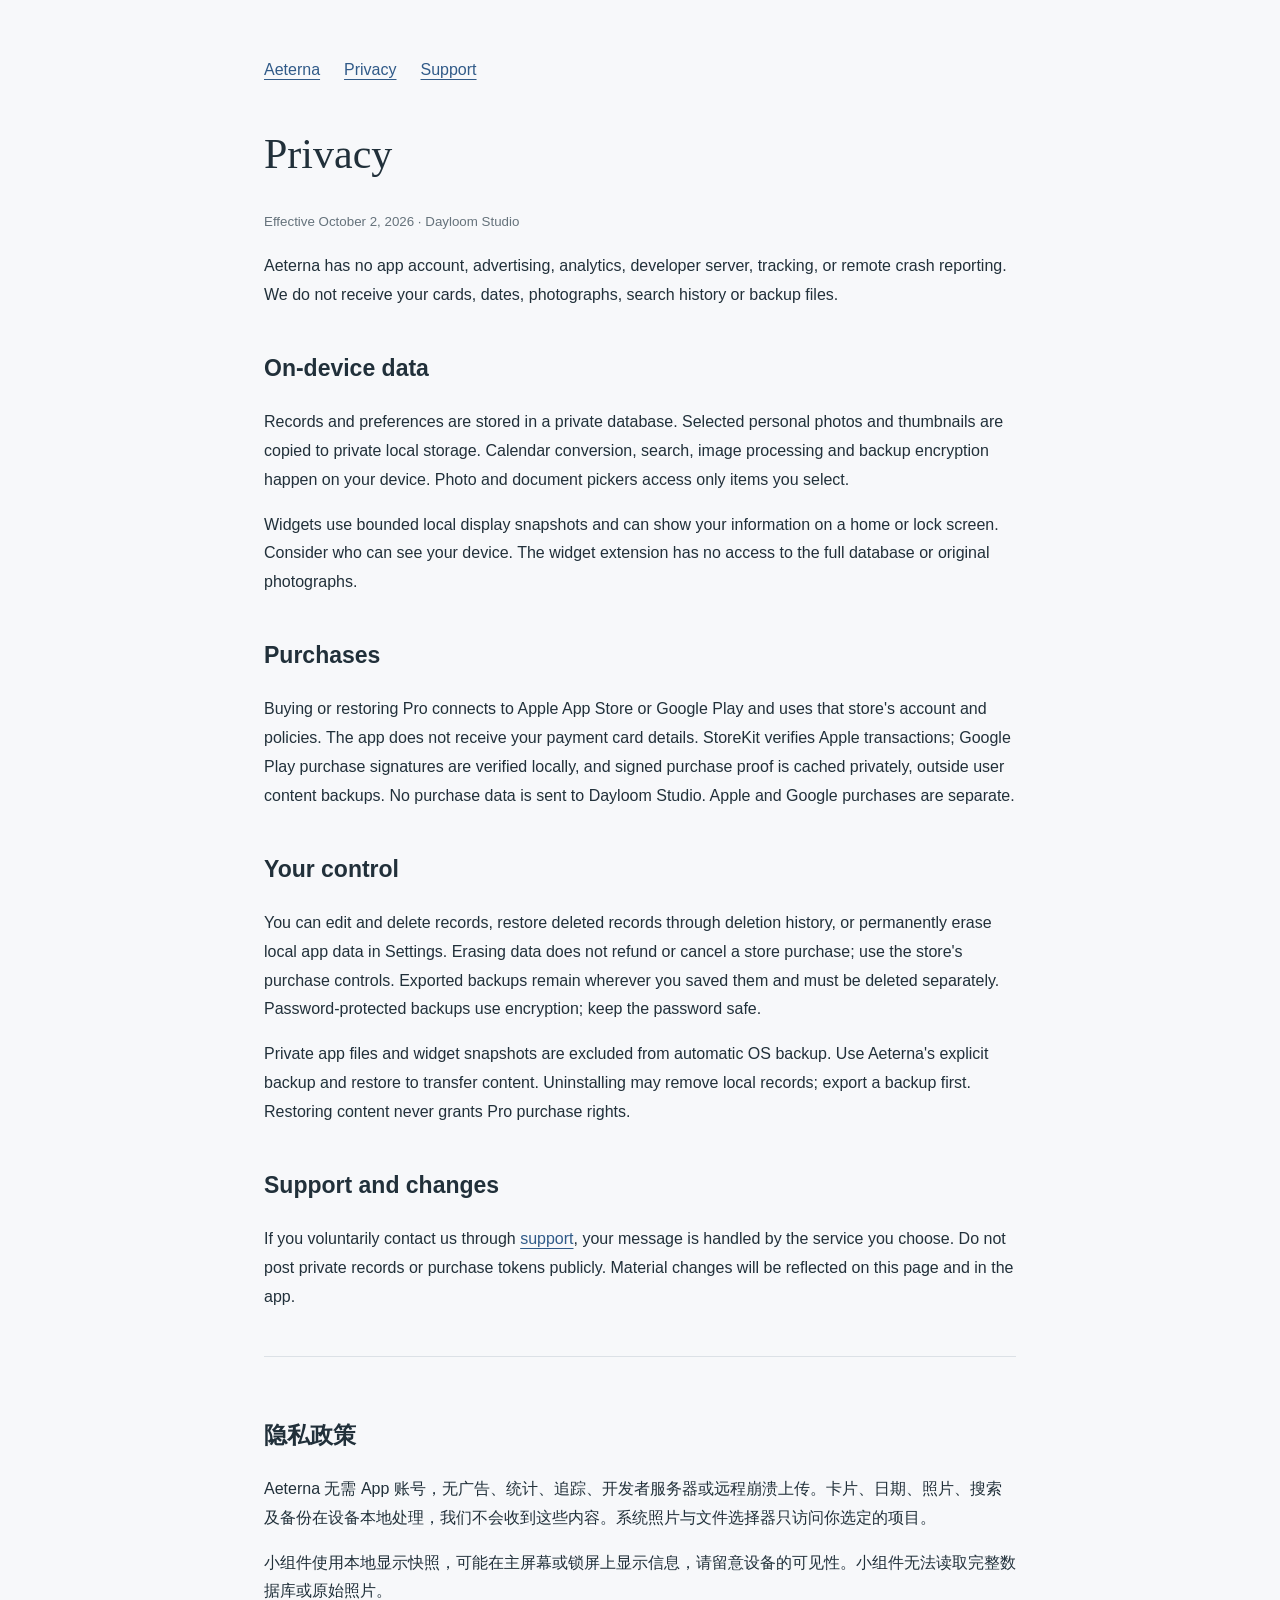
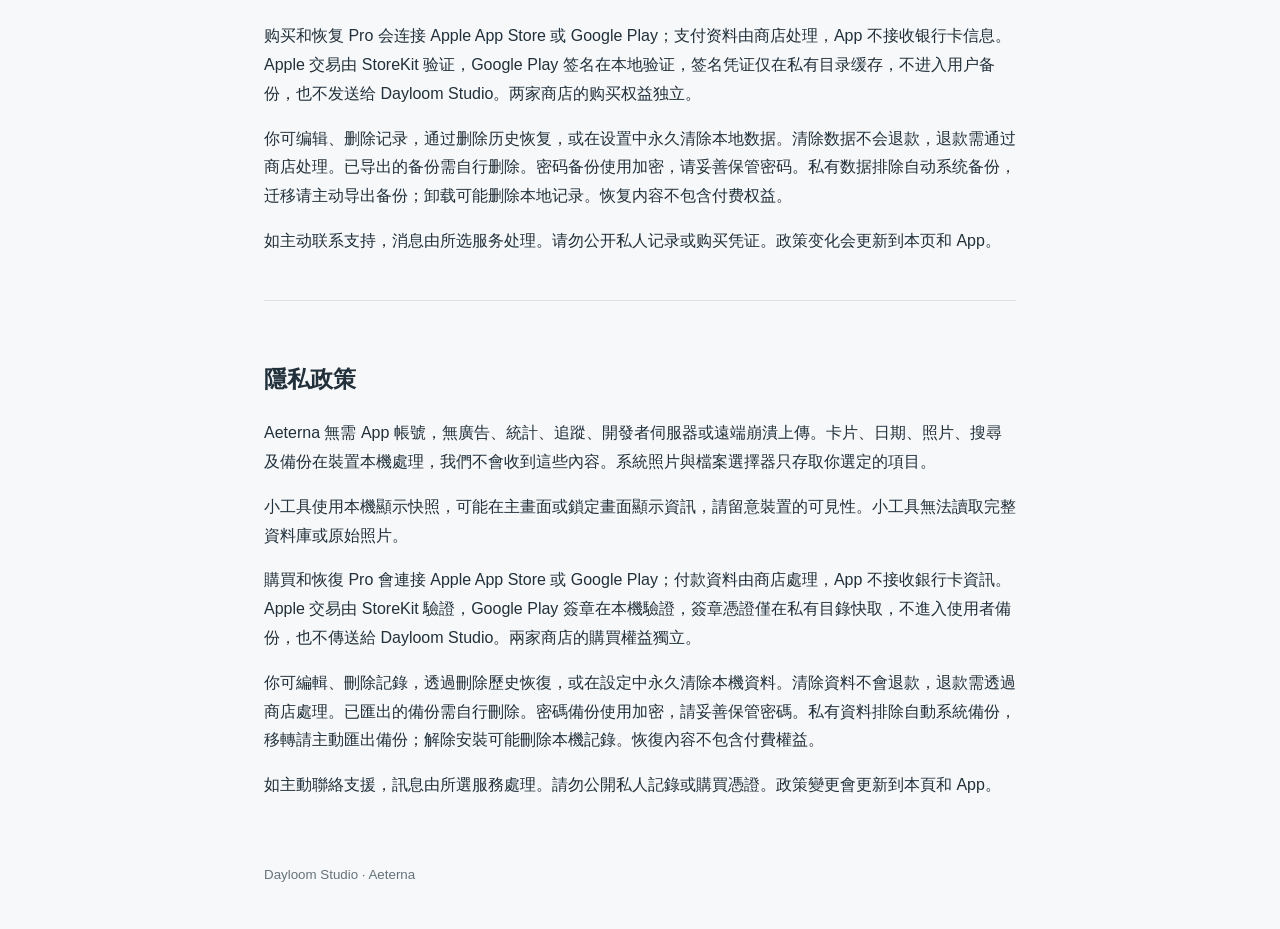
==== privacy.html @ 94bee51c "Publish Aeterna privacy and support in three languages" ====
<!doctype html><html lang="en"><head><meta charset="utf-8"><meta name="viewport" content="width=device-width,initial-scale=1"><title>Aeterna Privacy · Dayloom Studio</title><link rel="stylesheet" href="site/site.css"></head><body><nav><a href="index.html">Aeterna</a><a href="privacy.html">Privacy</a><a href="support.html">Support</a></nav><h1>Privacy</h1><small>Effective October 2, 2026 · Dayloom Studio</small><p>Aeterna has no app account, advertising, analytics, developer server, tracking, or remote crash reporting. We do not receive your cards, dates, photographs, search history or backup files.</p><h2>On-device data</h2><p>Records and preferences are stored in a private database. Selected personal photos and thumbnails are copied to private local storage. Calendar conversion, search, image processing and backup encryption happen on your device. Photo and document pickers access only items you select.</p><p>Widgets use bounded local display snapshots and can show your information on a home or lock screen. Consider who can see your device. The widget extension has no access to the full database or original photographs.</p><h2>Purchases</h2><p>Buying or restoring Pro connects to Apple App Store or Google Play and uses that store's account and policies. The app does not receive your payment card details. StoreKit verifies Apple transactions; Google Play purchase signatures are verified locally, and signed purchase proof is cached privately, outside user content backups. No purchase data is sent to Dayloom Studio. Apple and Google purchases are separate.</p><h2>Your control</h2><p>You can edit and delete records, restore deleted records through deletion history, or permanently erase local app data in Settings. Erasing data does not refund or cancel a store purchase; use the store's purchase controls. Exported backups remain wherever you saved them and must be deleted separately. Password-protected backups use encryption; keep the password safe.</p><p>Private app files and widget snapshots are excluded from automatic OS backup. Use Aeterna's explicit backup and restore to transfer content. Uninstalling may remove local records; export a backup first. Restoring content never grants Pro purchase rights.</p><h2>Support and changes</h2><p>If you voluntarily contact us through <a href="support.html">support</a>, your message is handled by the service you choose. Do not post private records or purchase tokens publicly. Material changes will be reflected on this page and in the app.</p><section lang="zh-Hans"><h2>隐私政策</h2><p>Aeterna 无需 App 账号，无广告、统计、追踪、开发者服务器或远程崩溃上传。卡片、日期、照片、搜索及备份在设备本地处理，我们不会收到这些内容。系统照片与文件选择器只访问你选定的项目。</p><p>小组件使用本地显示快照，可能在主屏幕或锁屏上显示信息，请留意设备的可见性。小组件无法读取完整数据库或原始照片。</p><p>购买和恢复 Pro 会连接 Apple App Store 或 Google Play；支付资料由商店处理，App 不接收银行卡信息。Apple 交易由 StoreKit 验证，Google Play 签名在本地验证，签名凭证仅在私有目录缓存，不进入用户备份，也不发送给 Dayloom Studio。两家商店的购买权益独立。</p><p>你可编辑、删除记录，通过删除历史恢复，或在设置中永久清除本地数据。清除数据不会退款，退款需通过商店处理。已导出的备份需自行删除。密码备份使用加密，请妥善保管密码。私有数据排除自动系统备份，迁移请主动导出备份；卸载可能删除本地记录。恢复内容不包含付费权益。</p><p>如主动联系支持，消息由所选服务处理。请勿公开私人记录或购买凭证。政策变化会更新到本页和 App。</p></section><section lang="zh-Hant"><h2>隱私政策</h2><p>Aeterna 無需 App 帳號，無廣告、統計、追蹤、開發者伺服器或遠端崩潰上傳。卡片、日期、照片、搜尋及備份在裝置本機處理，我們不會收到這些內容。系統照片與檔案選擇器只存取你選定的項目。</p><p>小工具使用本機顯示快照，可能在主畫面或鎖定畫面顯示資訊，請留意裝置的可見性。小工具無法讀取完整資料庫或原始照片。</p><p>購買和恢復 Pro 會連接 Apple App Store 或 Google Play；付款資料由商店處理，App 不接收銀行卡資訊。Apple 交易由 StoreKit 驗證，Google Play 簽章在本機驗證，簽章憑證僅在私有目錄快取，不進入使用者備份，也不傳送給 Dayloom Studio。兩家商店的購買權益獨立。</p><p>你可編輯、刪除記錄，透過刪除歷史恢復，或在設定中永久清除本機資料。清除資料不會退款，退款需透過商店處理。已匯出的備份需自行刪除。密碼備份使用加密，請妥善保管密碼。私有資料排除自動系統備份，移轉請主動匯出備份；解除安裝可能刪除本機記錄。恢復內容不包含付費權益。</p><p>如主動聯絡支援，訊息由所選服務處理。請勿公開私人記錄或購買憑證。政策變更會更新到本頁和 App。</p></section><footer><small>Dayloom Studio · Aeterna</small></footer></body></html>
---- site/site.css ----
:root{color-scheme:light dark;font-family:-apple-system,BlinkMacSystemFont,"Segoe UI",sans-serif;background:#f7f8fa;color:#21303a}*{box-sizing:border-box}body{max-width:800px;margin:auto;padding:56px 24px 40px;line-height:1.8}nav{display:flex;flex-wrap:wrap;gap:24px;margin-bottom:44px}a{color:#305a88;text-underline-offset:4px}h1{font-family:Georgia,serif;font-weight:400;font-size:42px;line-height:1.2}h2{font-size:23px;margin-top:38px}h3{font-size:18px}p{margin:16px 0}small{color:#65727b}section{margin-top:44px;padding-top:20px;border-top:1px solid #dce1e6}footer{margin-top:60px}ul{padding-left:22px}@media(prefers-color-scheme:dark){:root{background:#161d26;color:#e8edf2}a{color:#a5c5ed}small{color:#a8b4bf}section{border-color:#37424e}}
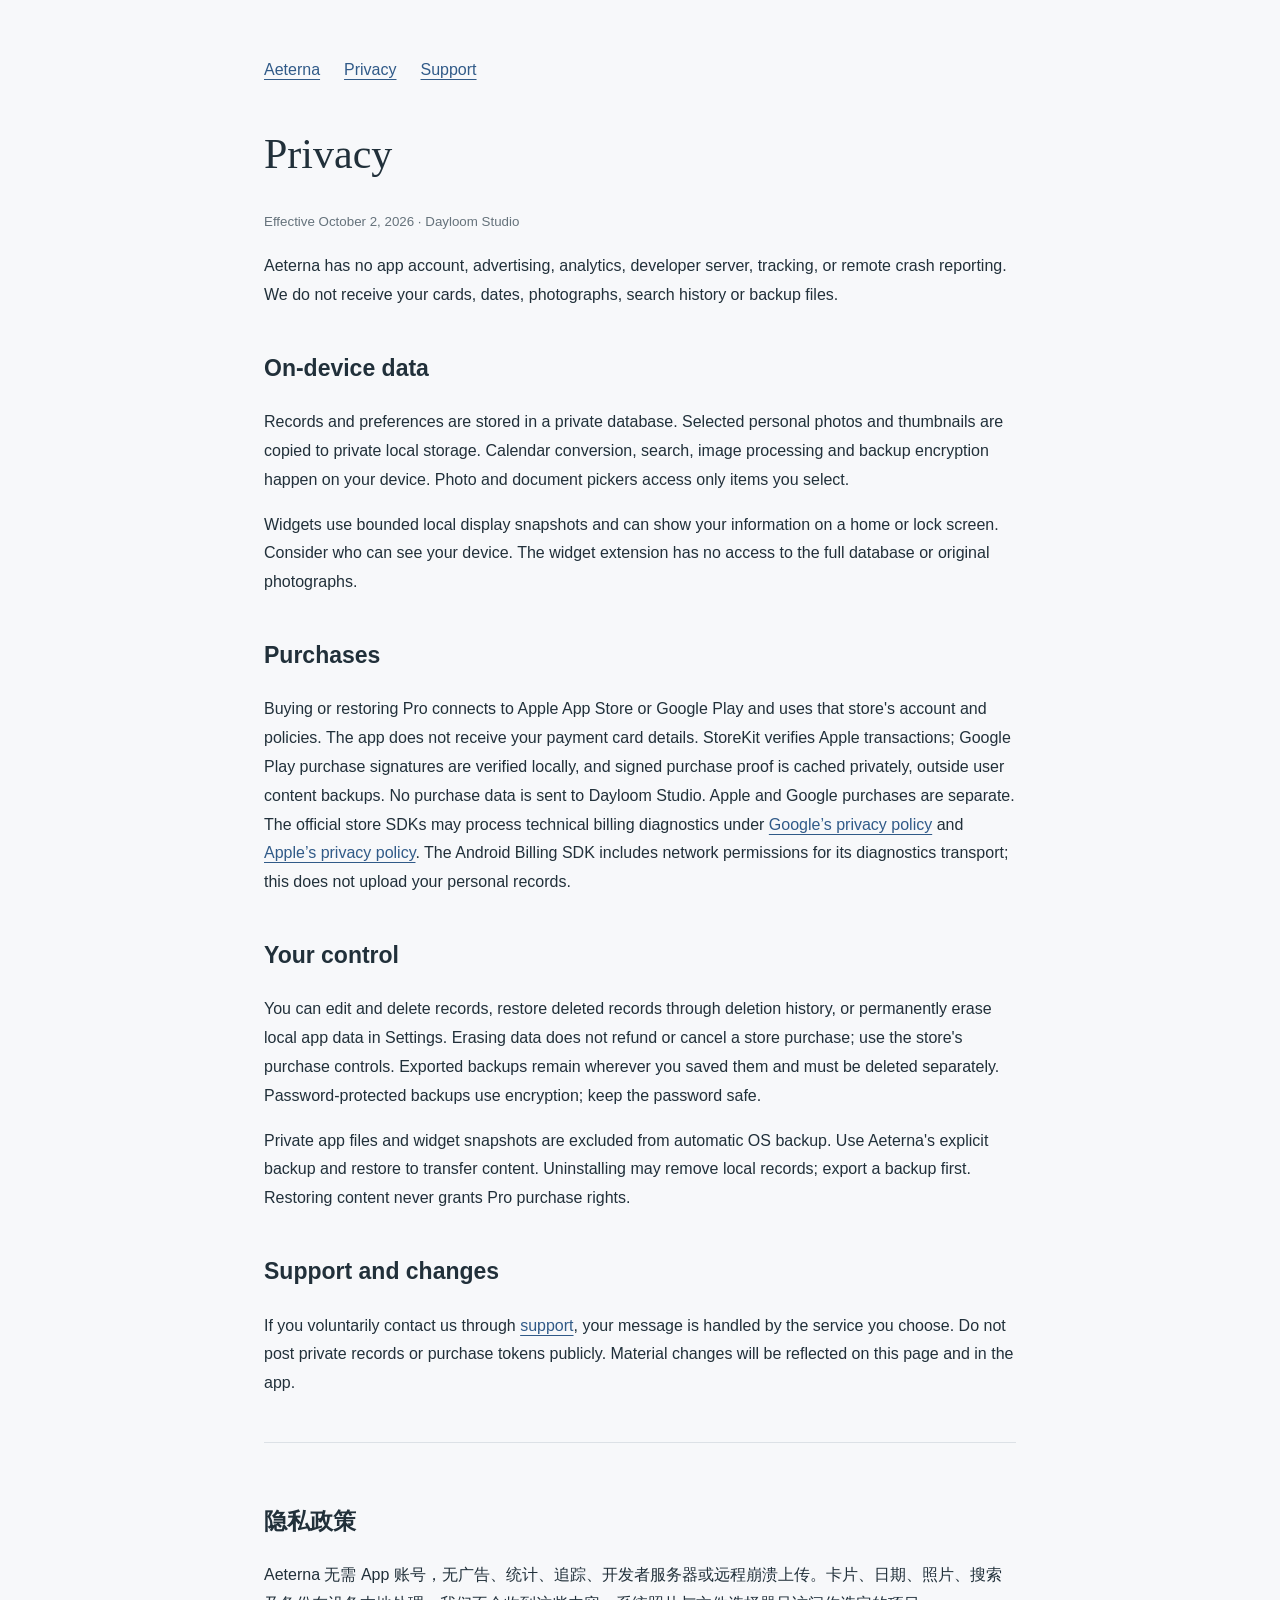
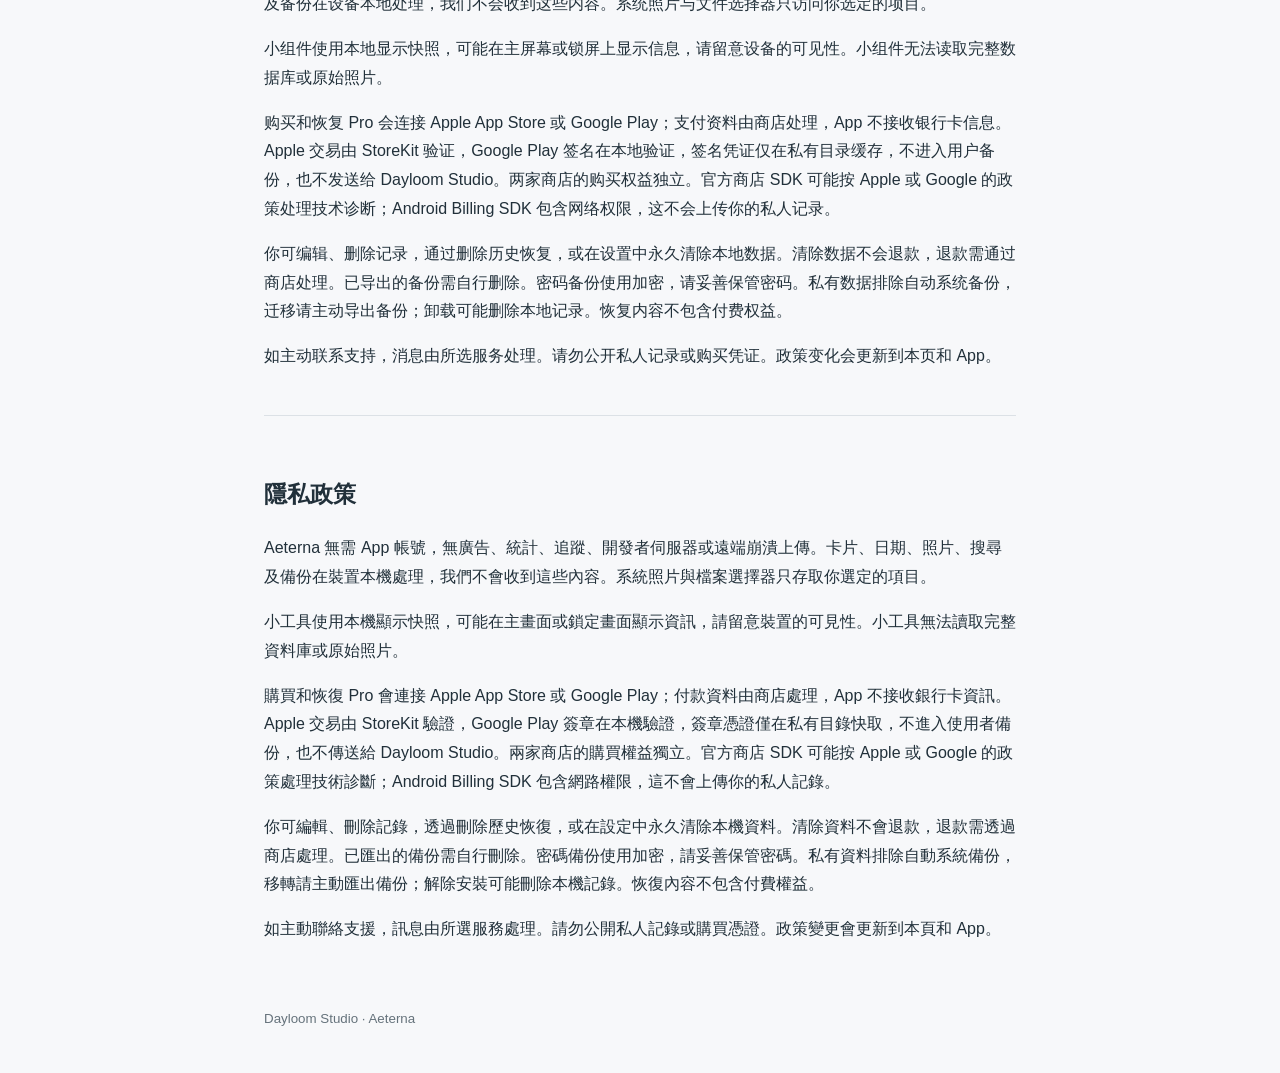
==== commit aa78ac4c: "Update Aeterna public support and privacy" ====
--- a/privacy.html
+++ b/privacy.html
@@ -1 +1 @@
-<!doctype html><html lang="en"><head><meta charset="utf-8"><meta name="viewport" content="width=device-width,initial-scale=1"><title>Aeterna Privacy · Dayloom Studio</title><link rel="stylesheet" href="site/site.css"></head><body><nav><a href="index.html">Aeterna</a><a href="privacy.html">Privacy</a><a href="support.html">Support</a></nav><h1>Privacy</h1><small>Effective October 2, 2026 · Dayloom Studio</small><p>Aeterna has no app account, advertising, analytics, developer server, tracking, or remote crash reporting. We do not receive your cards, dates, photographs, search history or backup files.</p><h2>On-device data</h2><p>Records and preferences are stored in a private database. Selected personal photos and thumbnails are copied to private local storage. Calendar conversion, search, image processing and backup encryption happen on your device. Photo and document pickers access only items you select.</p><p>Widgets use bounded local display snapshots and can show your information on a home or lock screen. Consider who can see your device. The widget extension has no access to the full database or original photographs.</p><h2>Purchases</h2><p>Buying or restoring Pro connects to Apple App Store or Google Play and uses that store's account and policies. The app does not receive your payment card details. StoreKit verifies Apple transactions; Google Play purchase signatures are verified locally, and signed purchase proof is cached privately, outside user content backups. No purchase data is sent to Dayloom Studio. Apple and Google purchases are separate.</p><h2>Your control</h2><p>You can edit and delete records, restore deleted records through deletion history, or permanently erase local app data in Settings. Erasing data does not refund or cancel a store purchase; use the store's purchase controls. Exported backups remain wherever you saved them and must be deleted separately. Password-protected backups use encryption; keep the password safe.</p><p>Private app files and widget snapshots are excluded from automatic OS backup. Use Aeterna's explicit backup and restore to transfer content. Uninstalling may remove local records; export a backup first. Restoring content never grants Pro purchase rights.</p><h2>Support and changes</h2><p>If you voluntarily contact us through <a href="support.html">support</a>, your message is handled by the service you choose. Do not post private records or purchase tokens publicly. Material changes will be reflected on this page and in the app.</p><section lang="zh-Hans"><h2>隐私政策</h2><p>Aeterna 无需 App 账号，无广告、统计、追踪、开发者服务器或远程崩溃上传。卡片、日期、照片、搜索及备份在设备本地处理，我们不会收到这些内容。系统照片与文件选择器只访问你选定的项目。</p><p>小组件使用本地显示快照，可能在主屏幕或锁屏上显示信息，请留意设备的可见性。小组件无法读取完整数据库或原始照片。</p><p>购买和恢复 Pro 会连接 Apple App Store 或 Google Play；支付资料由商店处理，App 不接收银行卡信息。Apple 交易由 StoreKit 验证，Google Play 签名在本地验证，签名凭证仅在私有目录缓存，不进入用户备份，也不发送给 Dayloom Studio。两家商店的购买权益独立。</p><p>你可编辑、删除记录，通过删除历史恢复，或在设置中永久清除本地数据。清除数据不会退款，退款需通过商店处理。已导出的备份需自行删除。密码备份使用加密，请妥善保管密码。私有数据排除自动系统备份，迁移请主动导出备份；卸载可能删除本地记录。恢复内容不包含付费权益。</p><p>如主动联系支持，消息由所选服务处理。请勿公开私人记录或购买凭证。政策变化会更新到本页和 App。</p></section><section lang="zh-Hant"><h2>隱私政策</h2><p>Aeterna 無需 App 帳號，無廣告、統計、追蹤、開發者伺服器或遠端崩潰上傳。卡片、日期、照片、搜尋及備份在裝置本機處理，我們不會收到這些內容。系統照片與檔案選擇器只存取你選定的項目。</p><p>小工具使用本機顯示快照，可能在主畫面或鎖定畫面顯示資訊，請留意裝置的可見性。小工具無法讀取完整資料庫或原始照片。</p><p>購買和恢復 Pro 會連接 Apple App Store 或 Google Play；付款資料由商店處理，App 不接收銀行卡資訊。Apple 交易由 StoreKit 驗證，Google Play 簽章在本機驗證，簽章憑證僅在私有目錄快取，不進入使用者備份，也不傳送給 Dayloom Studio。兩家商店的購買權益獨立。</p><p>你可編輯、刪除記錄，透過刪除歷史恢復，或在設定中永久清除本機資料。清除資料不會退款，退款需透過商店處理。已匯出的備份需自行刪除。密碼備份使用加密，請妥善保管密碼。私有資料排除自動系統備份，移轉請主動匯出備份；解除安裝可能刪除本機記錄。恢復內容不包含付費權益。</p><p>如主動聯絡支援，訊息由所選服務處理。請勿公開私人記錄或購買憑證。政策變更會更新到本頁和 App。</p></section><footer><small>Dayloom Studio · Aeterna</small></footer></body></html>
+<!doctype html><html lang="en"><head><meta charset="utf-8"><meta name="viewport" content="width=device-width,initial-scale=1"><title>Aeterna Privacy · Dayloom Studio</title><link rel="stylesheet" href="site/site.css"></head><body><nav><a href="index.html">Aeterna</a><a href="privacy.html">Privacy</a><a href="support.html">Support</a></nav><h1>Privacy</h1><small>Effective October 2, 2026 · Dayloom Studio</small><p>Aeterna has no app account, advertising, analytics, developer server, tracking, or remote crash reporting. We do not receive your cards, dates, photographs, search history or backup files.</p><h2>On-device data</h2><p>Records and preferences are stored in a private database. Selected personal photos and thumbnails are copied to private local storage. Calendar conversion, search, image processing and backup encryption happen on your device. Photo and document pickers access only items you select.</p><p>Widgets use bounded local display snapshots and can show your information on a home or lock screen. Consider who can see your device. The widget extension has no access to the full database or original photographs.</p><h2>Purchases</h2><p>Buying or restoring Pro connects to Apple App Store or Google Play and uses that store's account and policies. The app does not receive your payment card details. StoreKit verifies Apple transactions; Google Play purchase signatures are verified locally, and signed purchase proof is cached privately, outside user content backups. No purchase data is sent to Dayloom Studio. Apple and Google purchases are separate. The official store SDKs may process technical billing diagnostics under <a href="https://policies.google.com/privacy">Google’s privacy policy</a> and <a href="https://www.apple.com/legal/privacy/">Apple’s privacy policy</a>. The Android Billing SDK includes network permissions for its diagnostics transport; this does not upload your personal records.</p><h2>Your control</h2><p>You can edit and delete records, restore deleted records through deletion history, or permanently erase local app data in Settings. Erasing data does not refund or cancel a store purchase; use the store's purchase controls. Exported backups remain wherever you saved them and must be deleted separately. Password-protected backups use encryption; keep the password safe.</p><p>Private app files and widget snapshots are excluded from automatic OS backup. Use Aeterna's explicit backup and restore to transfer content. Uninstalling may remove local records; export a backup first. Restoring content never grants Pro purchase rights.</p><h2>Support and changes</h2><p>If you voluntarily contact us through <a href="support.html">support</a>, your message is handled by the service you choose. Do not post private records or purchase tokens publicly. Material changes will be reflected on this page and in the app.</p><section lang="zh-Hans"><h2>隐私政策</h2><p>Aeterna 无需 App 账号，无广告、统计、追踪、开发者服务器或远程崩溃上传。卡片、日期、照片、搜索及备份在设备本地处理，我们不会收到这些内容。系统照片与文件选择器只访问你选定的项目。</p><p>小组件使用本地显示快照，可能在主屏幕或锁屏上显示信息，请留意设备的可见性。小组件无法读取完整数据库或原始照片。</p><p>购买和恢复 Pro 会连接 Apple App Store 或 Google Play；支付资料由商店处理，App 不接收银行卡信息。Apple 交易由 StoreKit 验证，Google Play 签名在本地验证，签名凭证仅在私有目录缓存，不进入用户备份，也不发送给 Dayloom Studio。两家商店的购买权益独立。官方商店 SDK 可能按 Apple 或 Google 的政策处理技术诊断；Android Billing SDK 包含网络权限，这不会上传你的私人记录。</p><p>你可编辑、删除记录，通过删除历史恢复，或在设置中永久清除本地数据。清除数据不会退款，退款需通过商店处理。已导出的备份需自行删除。密码备份使用加密，请妥善保管密码。私有数据排除自动系统备份，迁移请主动导出备份；卸载可能删除本地记录。恢复内容不包含付费权益。</p><p>如主动联系支持，消息由所选服务处理。请勿公开私人记录或购买凭证。政策变化会更新到本页和 App。</p></section><section lang="zh-Hant"><h2>隱私政策</h2><p>Aeterna 無需 App 帳號，無廣告、統計、追蹤、開發者伺服器或遠端崩潰上傳。卡片、日期、照片、搜尋及備份在裝置本機處理，我們不會收到這些內容。系統照片與檔案選擇器只存取你選定的項目。</p><p>小工具使用本機顯示快照，可能在主畫面或鎖定畫面顯示資訊，請留意裝置的可見性。小工具無法讀取完整資料庫或原始照片。</p><p>購買和恢復 Pro 會連接 Apple App Store 或 Google Play；付款資料由商店處理，App 不接收銀行卡資訊。Apple 交易由 StoreKit 驗證，Google Play 簽章在本機驗證，簽章憑證僅在私有目錄快取，不進入使用者備份，也不傳送給 Dayloom Studio。兩家商店的購買權益獨立。官方商店 SDK 可能按 Apple 或 Google 的政策處理技術診斷；Android Billing SDK 包含網路權限，這不會上傳你的私人記錄。</p><p>你可編輯、刪除記錄，透過刪除歷史恢復，或在設定中永久清除本機資料。清除資料不會退款，退款需透過商店處理。已匯出的備份需自行刪除。密碼備份使用加密，請妥善保管密碼。私有資料排除自動系統備份，移轉請主動匯出備份；解除安裝可能刪除本機記錄。恢復內容不包含付費權益。</p><p>如主動聯絡支援，訊息由所選服務處理。請勿公開私人記錄或購買憑證。政策變更會更新到本頁和 App。</p></section><footer><small>Dayloom Studio · Aeterna</small></footer></body></html>
